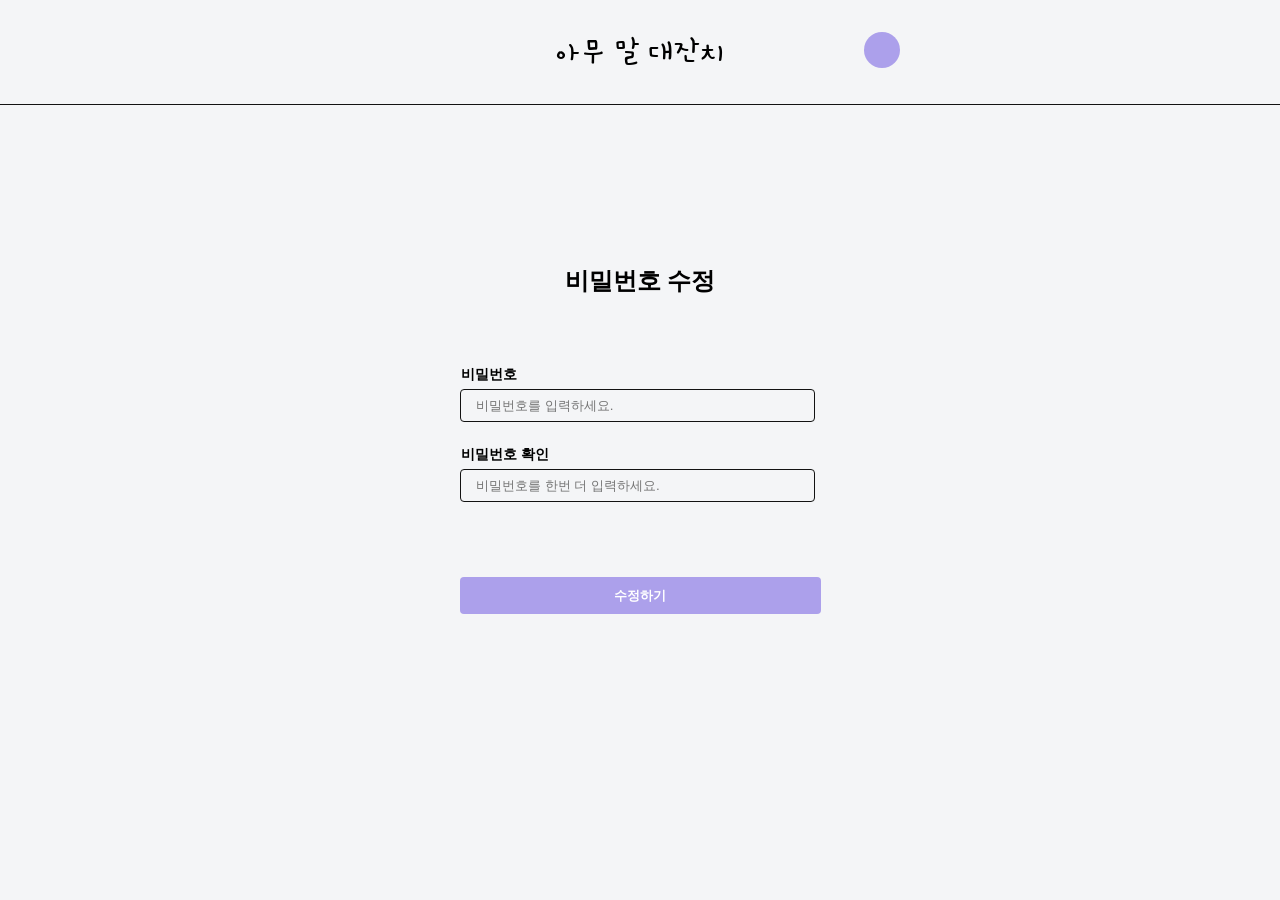
==== passwordEdit.html @ f51aa32b "feat: 모든 페이지 헤더&프로필 이미지 구조 맞추기" ====
<!DOCTYPE html>
<html lang="ko">
  <head>
    <meta charset="UTF-8" />
    <meta name="viewport" content="width=device-width, initial-scale=1.0" />
    <title>passwordEdit</title>
    <link rel="stylesheet" href="./css/passwordEdit.css" />
    <style>
      @import url("https://fonts.googleapis.com/css2?family=Chiron+Hei+HK:ital,wght@0,200..900;1,200..900&family=Dongle&family=Gamja+Flower&family=Hi+Melody&family=Nanum+Gothic&family=Noto+Sans+KR:wght@100..900&family=Oswald:wght@200..700&display=swap");
    </style>
  </head>
  <body>
    <header id="main_header">
      <p id="header_title">아무 말 대잔치</p>

      <div class="profile-menu">
        <img id="profile_img" src="./img/profile.png" alt="프로필 이미지" />
        <ul id="dropdown_menu" class="hidden">
          <li><a href="/profileEdit.html">회원정보수정</a></li>
          <li><a href="/passwordEdit.html">비밀번호수정</a></li>
          <li><a href="/login.html">로그아웃</a></li>
        </ul>
      </div>
    </header>
    <h2 id="passwordEdit_title">비밀번호 수정</h2>
    <div id="passwordEdit_container">
      <form id="passwordEdit_form">
        <p class="password_label">비밀번호</p>
        <input
          type="password"
          id="password"
          name="password"
          placeholder="비밀번호를 입력하세요."
          required
          aria-label="비밀번호"
        />
        <p class="password_helper"></p>
        <p class="passwordCheck_label">비밀번호 확인</p>
        <input
          type="password"
          id="passwordCheck"
          name="passwordCheck"
          placeholder="비밀번호를 한번 더 입력하세요."
          required
          aria-label="비밀번호확인"
        />
        <p class="passwordCheck_helper"></p>
      </form>
      <button type="submit" id="edited_button">수정하기</button>
      <div id="toast" class="hidden"></div>
    </div>
  </body>
  <script src="./js/passwordEdit.js"></script>
</html>
---- css/passwordEdit.css ----
body {
  margin: 0;
  background-color: #f4f5f7;
  font-family: "Pretendard", sans-serif;
}

/* 헤더 */
#main_header {
  width: 100%;
  height: 104px;
  background-color: #f4f5f7;
  border-bottom: 1px solid #121212;
  display: flex;
  align-items: center;
  justify-content: center;
  position: relative;
}

/* 제목은 중앙 고정 */
#header_title {
  position: absolute;
  left: 50%;
  transform: translateX(-50%);
  font-family: "Gamja Flower";
  font-size: 32px;
  font-weight: 500;
  margin: 0;
}

/* 프로필 메뉴 */
.profile-menu {
  position: absolute;
  top: 50%;
  transform: translateY(-50%);
  right: calc(50% - 260px); /* ✅ 제목 중앙에서 살짝 오른쪽 (조정 가능) */
}

/* 프로필 이미지 */
#profile_img {
  width: 36px;
  height: 36px;
  border-radius: 50%;
  cursor: pointer;
  object-fit: cover;
  transition: transform 0.2s;
  position: relative;
  z-index: 2;
}
#profile_img:hover {
  transform: scale(1);
}

/* 드롭다운 메뉴 */
#dropdown_menu {
  position: absolute;
  top: calc(100% + 10px);
  left: 10%;
  transform: translateX(-50%);
  width: 115px;
  background: #d9d9d9;
  border: 1px solid #ddd;
  box-shadow: 0 4px 10px rgba(0, 0, 0, 0.08);
  list-style: none;
  padding: 8px 0;
  margin: 0;
  z-index: 1;
}

#dropdown_menu li {
  padding: 10px 16px;
  text-align: center;
}
#dropdown_menu li:hover {
  background-color: #e9e9e9;
}
#dropdown_menu a {
  color: #333;
  text-decoration: none;
  font-size: 15px;
}

.hidden {
  display: none;
}

#passwordEdit_title {
  /* 텍스트 가운데 정렬 */
  width: 100%;
  text-align: center;
  margin-top: 160px;
  margin-bottom: 70px;
}

#passwordEdit_form {
  width: 392px;
  height: 198px;
  /* border: 1px solid #121212; */
  margin: auto;
  border-radius: 4px;
}

.passwordCheck_label {
  font-size: 14px;
  font-weight: 500;
  line-height: 100%;
  margin-bottom: 8px;
  padding-left: 17px;
  font-weight: bold;
  margin-top: 25px;
}
.password_label {
  font-size: 14px;
  font-weight: 500;
  line-height: 100%;
  margin-bottom: 8px;
  padding-left: 17px;
  font-weight: bold;
}

#passwordCheck,
#password {
  width: calc(100% - 30px);
  max-width: 355px;
  height: 33px;
  border: 1px solid #121212;
  /* margin-bottom: 16px; */
  padding: 0 15px; /* 양쪽 15px 여유 */
  margin-left: 16px;
  background-color: #f4f5f7;
  border-radius: 4px;
  box-sizing: border-box; /* padding 포함해서 너비 계산 */
}

.password_helper,
.passwordCheck_helper,
.nickname_helper {
  font-size: 12px;
  color: #ff0000;
  margin: 4px 0 8px 4px;
  padding: 0 15px; /* 양쪽 15px 여유 */
}

#edited_button {
  width: 361px;
  height: 37px;
  background-color: #aca0eb;
  display: block;
  margin: 12px auto 0;
  border: none;
  color: white;
  border-radius: 4px;
  font-weight: bold;
  cursor: pointer;
}

#signup_link {
  display: block;
  text-align: center;
  margin-top: 16px;
  color: #121212;
  text-decoration: none;
  font-size: 14px;
}

/* ===== 토스트 메시지 ===== */
#toast {
  position: fixed;
  bottom: 40px;
  left: 50%;
  transform: translateX(-50%);
  background-color: #aca0eb;
  color: #fff;
  padding: 12px 24px;
  border-radius: 20px;
  font-size: 16px;
  font-weight: 400;
  opacity: 0;
  transition: opacity 0.3s ease, bottom 0.3s ease;
  z-index: 999;
}

#toast.show {
  opacity: 1;
  bottom: 100px;
}
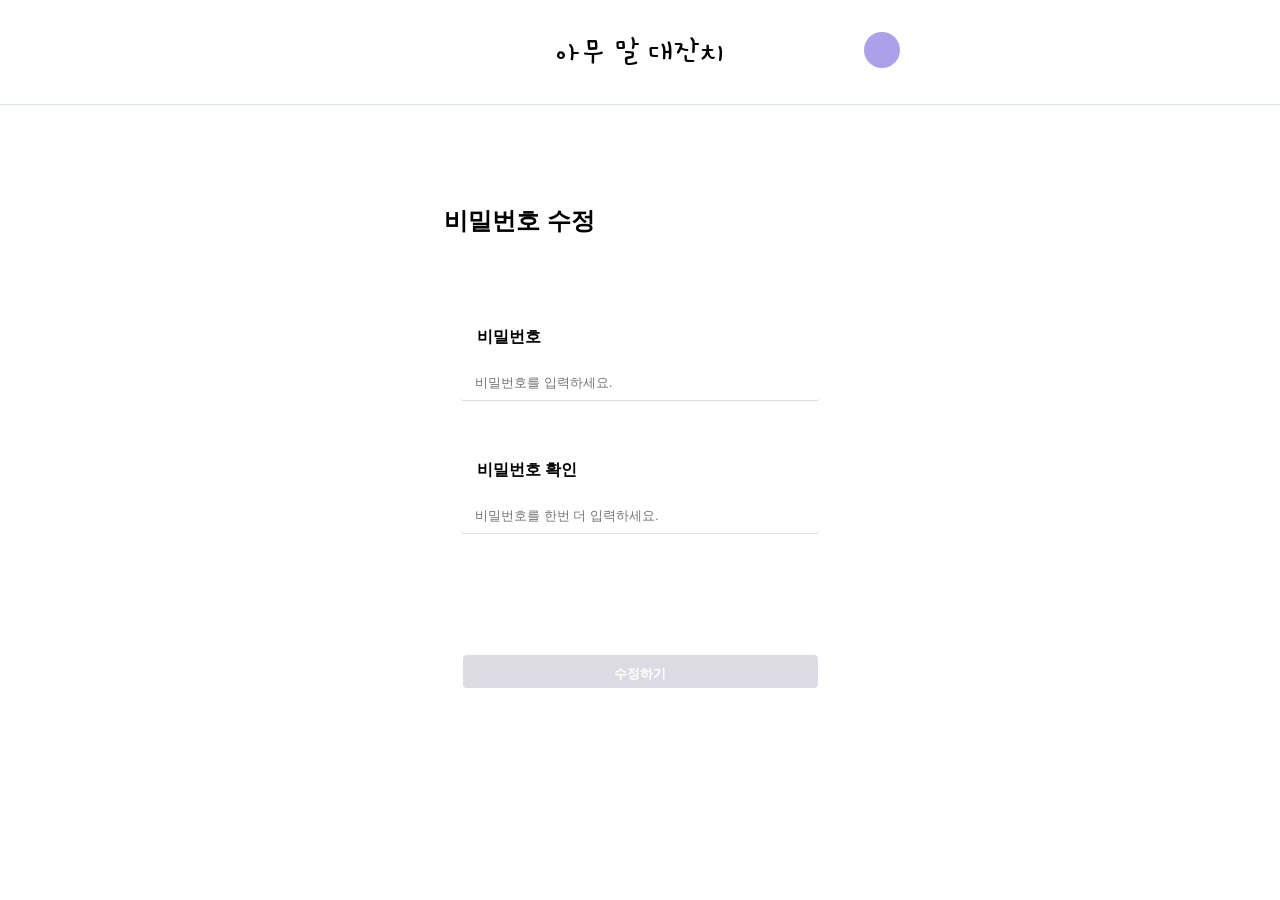
==== commit 0677f96b: "feat: 전체적인 구조 정리" ====
--- a/passwordEdit.html
+++ b/passwordEdit.html
@@ -12,6 +12,7 @@
   <body>
     <header id="main_header">
       <p id="header_title">아무 말 대잔치</p>
+      <!-- 아무말 대잔치 누르면 게시글 목록으로 이동하게 하기 -->
 
       <div class="profile-menu">
         <img id="profile_img" src="./img/profile.png" alt="프로필 이미지" />
@@ -32,6 +33,7 @@
           name="password"
           placeholder="비밀번호를 입력하세요."
           required
+          autocomplete="off"
           aria-label="비밀번호"
         />
         <p class="password_helper"></p>
@@ -42,6 +44,7 @@
           name="passwordCheck"
           placeholder="비밀번호를 한번 더 입력하세요."
           required
+          autocomplete="off"
           aria-label="비밀번호확인"
         />
         <p class="passwordCheck_helper"></p>
--- a/css/passwordEdit.css
+++ b/css/passwordEdit.css
@@ -1,6 +1,6 @@
 body {
   margin: 0;
-  background-color: #f4f5f7;
+  background-color: #ffffff;
   font-family: "Pretendard", sans-serif;
 }
 
@@ -8,8 +8,9 @@
 #main_header {
   width: 100%;
   height: 104px;
-  background-color: #f4f5f7;
-  border-bottom: 1px solid #121212;
+  background-color: #ffffff;
+  border-bottom: 1px solid rgba(75, 170, 125, 0.25);
+  box-shadow: 0 1px 3px rgba(75, 170, 125, 0.1);
   display: flex;
   align-items: center;
   justify-content: center;
@@ -25,6 +26,7 @@
   font-size: 32px;
   font-weight: 500;
   margin: 0;
+  cursor: pointer;
 }
 
 /* 프로필 메뉴 */
@@ -84,23 +86,47 @@
 }
 
 #passwordEdit_title {
-  /* 텍스트 가운데 정렬 */
+  position: relative;
+  width: 392px;
+  max-width: 92%;
+  margin: 100px auto 10px;
+  text-align: left;
+  box-sizing: border-box;
+}
+
+#passwordEdit_container {
   width: 100%;
-  text-align: center;
-  margin-top: 160px;
-  margin-bottom: 70px;
+  display: flex;
+  flex-direction: column;
+  align-items: center; /* 가로 가운데 */
+  padding: 50px 16px; /* 상단 여백 조절 */
+  box-sizing: border-box;
 }
 
 #passwordEdit_form {
   width: 392px;
-  height: 198px;
-  /* border: 1px solid #121212; */
-  margin: auto;
-  border-radius: 4px;
-}
-
+  max-width: 92%;
+  display: flex;
+  flex-direction: column;
+  align-items: stretch; /* 인풋은 폭에 맞춤 */
+  gap: 12px;
+  padding: 16px;
+  border-radius: 6px;
+  background: #fff;
+  /* box-shadow: 0 1px 4px rgba(0,0,0,0.06); */
+  box-sizing: border-box;
+}
+
+.password_label {
+  font-size: 16px;
+  font-weight: 500;
+  line-height: 100%;
+  margin-bottom: 8px;
+  padding-left: 17px;
+  font-weight: bold;
+}
 .passwordCheck_label {
-  font-size: 14px;
+  font-size: 16px;
   font-weight: 500;
   line-height: 100%;
   margin-bottom: 8px;
@@ -108,27 +134,30 @@
   font-weight: bold;
   margin-top: 25px;
 }
-.password_label {
-  font-size: 14px;
-  font-weight: 500;
-  line-height: 100%;
-  margin-bottom: 8px;
-  padding-left: 17px;
-  font-weight: bold;
-}
 
 #passwordCheck,
 #password {
-  width: calc(100% - 30px);
-  max-width: 355px;
-  height: 33px;
-  border: 1px solid #121212;
-  /* margin-bottom: 16px; */
+  width: 100%;
+  height: 36px;
+  border: none; /* ✅ 네모 테두리 제거 */
+  border-bottom: 1px solid #ddd;
+  margin: 0;
   padding: 0 15px; /* 양쪽 15px 여유 */
-  margin-left: 16px;
-  background-color: #f4f5f7;
+  background-color: #fff; /* ✅ 배경 투명 */
   border-radius: 4px;
-  box-sizing: border-box; /* padding 포함해서 너비 계산 */
+  box-sizing: border-box;
+  outline: none; /* ✅ 포커스 시 기본 파란 테두리 제거 */
+  transition: all 0.2s ease;
+}
+
+/* ✅ 포커스 시 밑줄 강조만 */
+#password:focus {
+  border-bottom: 2px solid #4baa7d;
+  background-color: transparent; /* ✅ 하늘색 제거 */
+}
+#passwordCheck:focus {
+  border-bottom: 2px solid #4baa7d;
+  background-color: transparent; /* ✅ 하늘색 제거 */
 }
 
 .password_helper,
@@ -141,16 +170,16 @@
 }
 
 #edited_button {
-  width: 361px;
-  height: 37px;
-  background-color: #aca0eb;
-  display: block;
-  margin: 12px auto 0;
+  width: 355px;
+  height: 33px;
+  background-color: #dcdbe3;
   border: none;
-  color: white;
+  color: #fff;
   border-radius: 4px;
-  font-weight: bold;
+  font-weight: 700;
   cursor: pointer;
+  margin-top: 81px;
+  padding: 10px;
 }
 
 #signup_link {
@@ -168,7 +197,7 @@
   bottom: 40px;
   left: 50%;
   transform: translateX(-50%);
-  background-color: #aca0eb;
+  background-color: #4baa7d;
   color: #fff;
   padding: 12px 24px;
   border-radius: 20px;
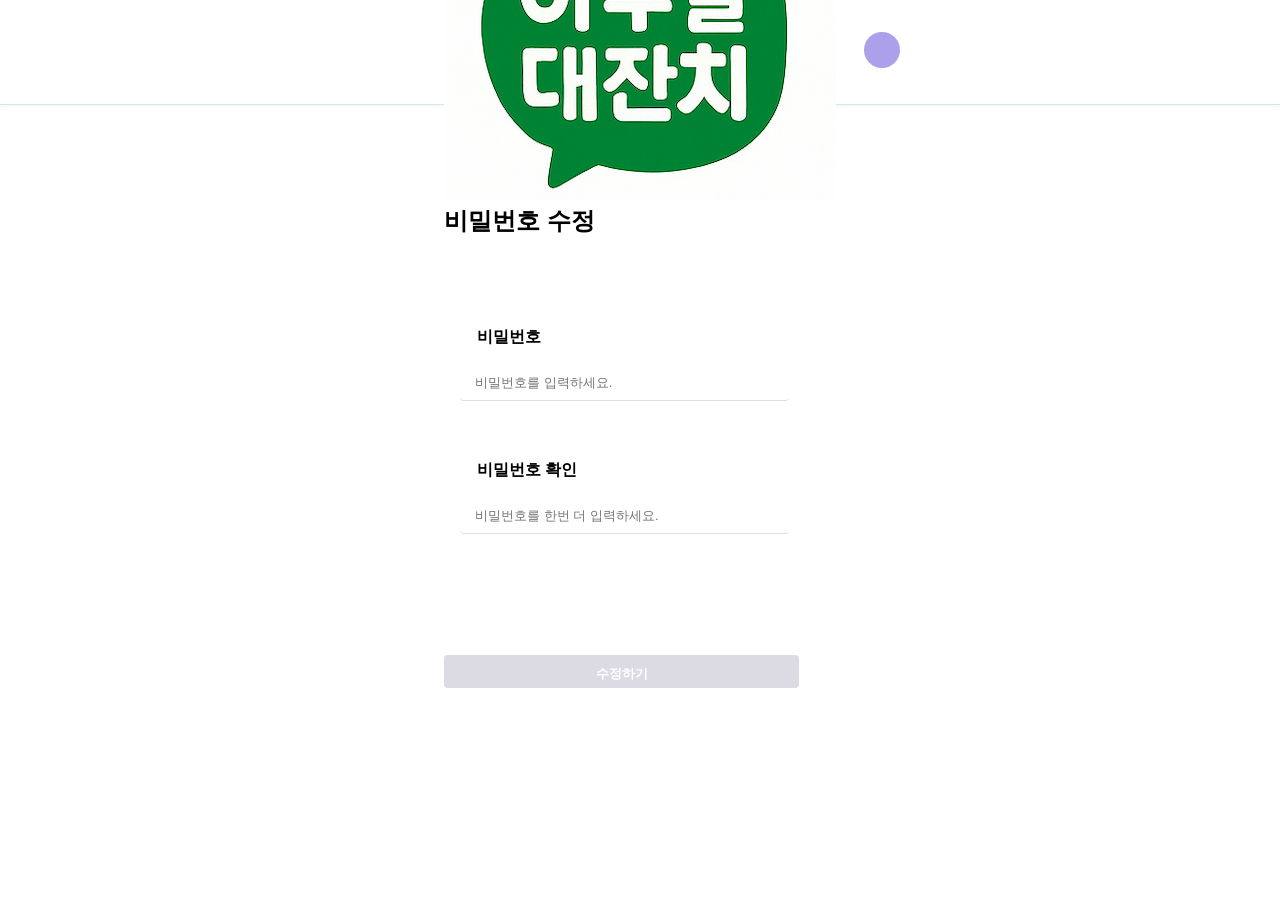
==== commit 8739d40a: "feat: header logo 추가" ====
--- a/passwordEdit.html
+++ b/passwordEdit.html
@@ -11,8 +11,9 @@
   </head>
   <body>
     <header id="main_header">
-      <p id="header_title">아무 말 대잔치</p>
-      <!-- 아무말 대잔치 누르면 게시글 목록으로 이동하게 하기 -->
+      <p id="header_title">
+        <img src="./img/logo4.png" alt="아무 말 대잔치 로고" id="header_logo" />
+      </p>
 
       <div class="profile-menu">
         <img id="profile_img" src="./img/profile.png" alt="프로필 이미지" />
@@ -48,10 +49,12 @@
           aria-label="비밀번호확인"
         />
         <p class="passwordCheck_helper"></p>
+        <button type="submit" id="edited_button">수정하기</button>
       </form>
-      <button type="submit" id="edited_button">수정하기</button>
+
       <div id="toast" class="hidden"></div>
     </div>
   </body>
-  <script src="./js/passwordEdit.js"></script>
+  <!-- <script src="./js/passwordEdit.js"></script> -->
+  <script src="./js/v-dom/passwordEdit_virtual.js"></script>
 </html>
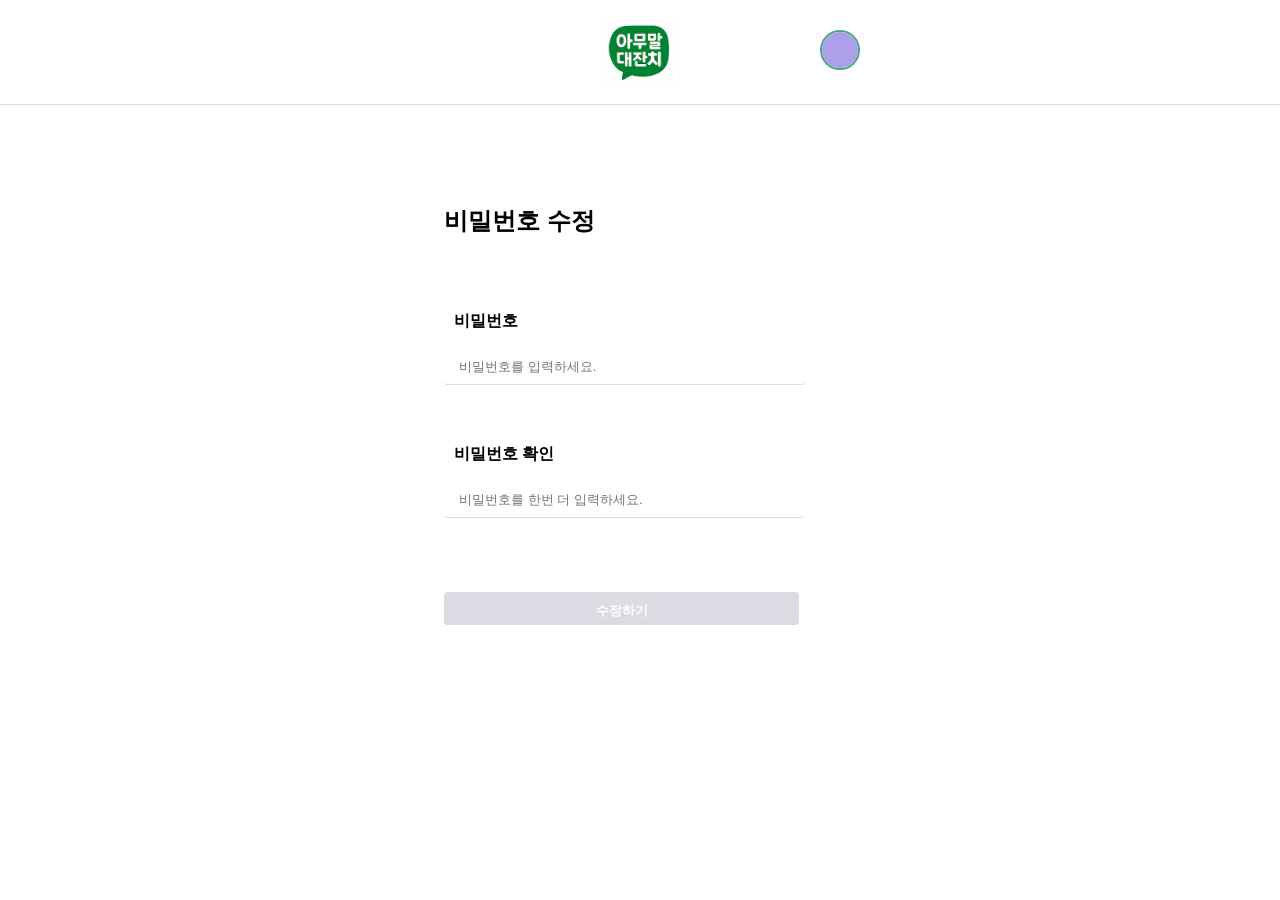
==== commit 288ce478: "fix: script type 모듈 추가" ====
--- a/passwordEdit.html
+++ b/passwordEdit.html
@@ -56,5 +56,5 @@
     </div>
   </body>
   <!-- <script src="./js/passwordEdit.js"></script> -->
-  <script src="./js/v-dom/passwordEdit_virtual.js"></script>
+  <script type="module" src="./js/v-dom/passwordEdit_virtual.js"></script>
 </html>
--- a/css/passwordEdit.css
+++ b/css/passwordEdit.css
@@ -29,12 +29,20 @@
   cursor: pointer;
 }
 
+#header_logo {
+  height: 60px; /* 원하는 크기로 조절 */
+  object-fit: contain;
+  display: block;
+  border: none;
+  outline: none;
+}
+
 /* 프로필 메뉴 */
 .profile-menu {
   position: absolute;
   top: 50%;
   transform: translateY(-50%);
-  right: calc(50% - 260px); /* ✅ 제목 중앙에서 살짝 오른쪽 (조정 가능) */
+  right: calc(50% - 220px); /* ✅ 제목 중앙에서 살짝 오른쪽 (조정 가능) */
 }
 
 /* 프로필 이미지 */
@@ -47,6 +55,7 @@
   transition: transform 0.2s;
   position: relative;
   z-index: 2;
+  border: 2px solid #4baa7d;
 }
 #profile_img:hover {
   transform: scale(1);
@@ -59,13 +68,13 @@
   left: 10%;
   transform: translateX(-50%);
   width: 115px;
-  background: #d9d9d9;
-  border: 1px solid #ddd;
+  background-color: #f9f9f9;
+  border: 1px solid #4baa7d;
+  border-radius: 8px;
   box-shadow: 0 4px 10px rgba(0, 0, 0, 0.08);
   list-style: none;
-  padding: 8px 0;
-  margin: 0;
-  z-index: 1;
+  padding: 0;
+  margin: 0;
 }
 
 #dropdown_menu li {
@@ -73,7 +82,8 @@
   text-align: center;
 }
 #dropdown_menu li:hover {
-  background-color: #e9e9e9;
+  font-size: 17px;
+  font-weight: bold;
 }
 #dropdown_menu a {
   color: #333;
@@ -110,7 +120,7 @@
   flex-direction: column;
   align-items: stretch; /* 인풋은 폭에 맞춤 */
   gap: 12px;
-  padding: 16px;
+  /* padding: 10px; */
   border-radius: 6px;
   background: #fff;
   /* box-shadow: 0 1px 4px rgba(0,0,0,0.06); */
@@ -122,7 +132,7 @@
   font-weight: 500;
   line-height: 100%;
   margin-bottom: 8px;
-  padding-left: 17px;
+  padding-left: 10px;
   font-weight: bold;
 }
 .passwordCheck_label {
@@ -130,7 +140,7 @@
   font-weight: 500;
   line-height: 100%;
   margin-bottom: 8px;
-  padding-left: 17px;
+  padding-left: 10px;
   font-weight: bold;
   margin-top: 25px;
 }
@@ -178,7 +188,7 @@
   border-radius: 4px;
   font-weight: 700;
   cursor: pointer;
-  margin-top: 81px;
+  margin-top: 50px;
   padding: 10px;
 }
 
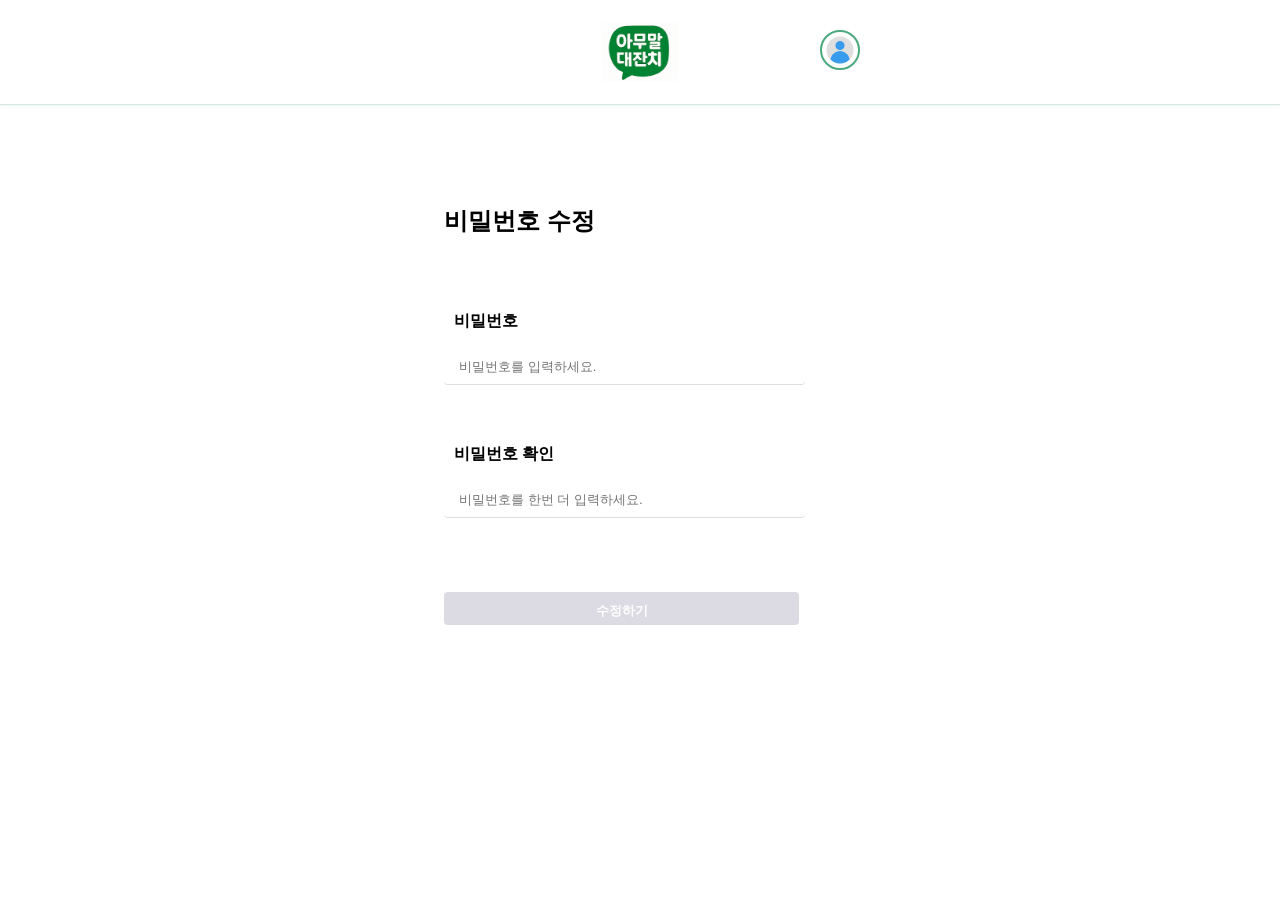
==== commit 965af572: "feat: 기본 프로필 이미지 수정" ====
--- a/passwordEdit.html
+++ b/passwordEdit.html
@@ -16,7 +16,11 @@
       </p>
 
       <div class="profile-menu">
-        <img id="profile_img" src="./img/profile.png" alt="프로필 이미지" />
+        <img
+          id="profile_img"
+          src="./img/original_profile.png"
+          alt="프로필 이미지"
+        />
         <ul id="dropdown_menu" class="hidden">
           <li><a href="/profileEdit.html">회원정보수정</a></li>
           <li><a href="/passwordEdit.html">비밀번호수정</a></li>
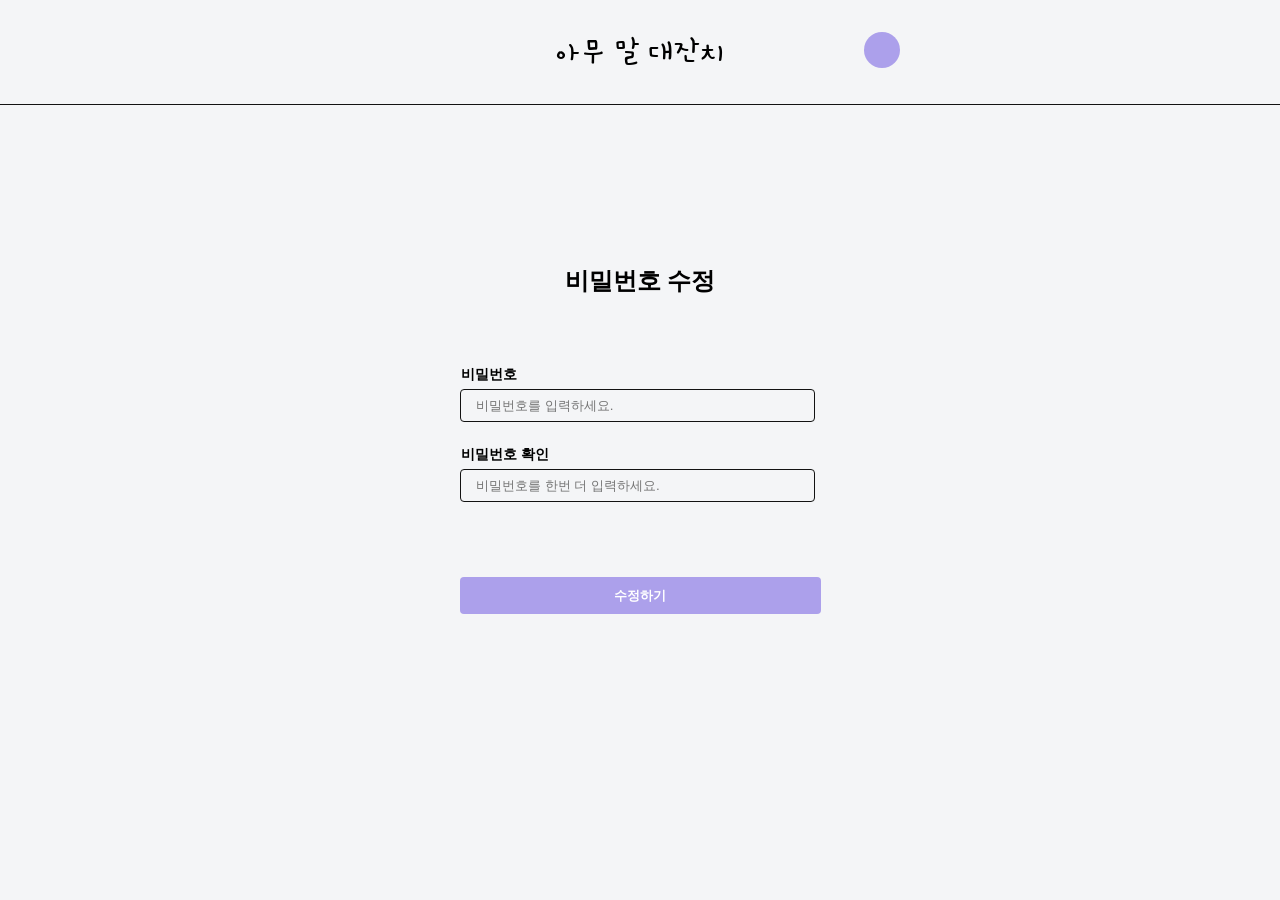
==== commit dd5869a9: "Revert "Feature/week 10"" ====
--- a/passwordEdit.html
+++ b/passwordEdit.html
@@ -11,16 +11,10 @@
   </head>
   <body>
     <header id="main_header">
-      <p id="header_title">
-        <img src="./img/logo4.png" alt="아무 말 대잔치 로고" id="header_logo" />
-      </p>
+      <p id="header_title">아무 말 대잔치</p>
 
       <div class="profile-menu">
-        <img
-          id="profile_img"
-          src="./img/original_profile.png"
-          alt="프로필 이미지"
-        />
+        <img id="profile_img" src="./img/profile.png" alt="프로필 이미지" />
         <ul id="dropdown_menu" class="hidden">
           <li><a href="/profileEdit.html">회원정보수정</a></li>
           <li><a href="/passwordEdit.html">비밀번호수정</a></li>
@@ -38,7 +32,6 @@
           name="password"
           placeholder="비밀번호를 입력하세요."
           required
-          autocomplete="off"
           aria-label="비밀번호"
         />
         <p class="password_helper"></p>
@@ -49,16 +42,13 @@
           name="passwordCheck"
           placeholder="비밀번호를 한번 더 입력하세요."
           required
-          autocomplete="off"
           aria-label="비밀번호확인"
         />
         <p class="passwordCheck_helper"></p>
-        <button type="submit" id="edited_button">수정하기</button>
       </form>
-
+      <button type="submit" id="edited_button">수정하기</button>
       <div id="toast" class="hidden"></div>
     </div>
   </body>
-  <!-- <script src="./js/passwordEdit.js"></script> -->
-  <script type="module" src="./js/v-dom/passwordEdit_virtual.js"></script>
+  <script src="./js/passwordEdit.js"></script>
 </html>
--- a/css/passwordEdit.css
+++ b/css/passwordEdit.css
@@ -1,6 +1,6 @@
 body {
   margin: 0;
-  background-color: #ffffff;
+  background-color: #f4f5f7;
   font-family: "Pretendard", sans-serif;
 }
 
@@ -8,9 +8,8 @@
 #main_header {
   width: 100%;
   height: 104px;
-  background-color: #ffffff;
-  border-bottom: 1px solid rgba(75, 170, 125, 0.25);
-  box-shadow: 0 1px 3px rgba(75, 170, 125, 0.1);
+  background-color: #f4f5f7;
+  border-bottom: 1px solid #121212;
   display: flex;
   align-items: center;
   justify-content: center;
@@ -26,15 +25,6 @@
   font-size: 32px;
   font-weight: 500;
   margin: 0;
-  cursor: pointer;
-}
-
-#header_logo {
-  height: 60px; /* 원하는 크기로 조절 */
-  object-fit: contain;
-  display: block;
-  border: none;
-  outline: none;
 }
 
 /* 프로필 메뉴 */
@@ -42,7 +32,7 @@
   position: absolute;
   top: 50%;
   transform: translateY(-50%);
-  right: calc(50% - 220px); /* ✅ 제목 중앙에서 살짝 오른쪽 (조정 가능) */
+  right: calc(50% - 260px); /* ✅ 제목 중앙에서 살짝 오른쪽 (조정 가능) */
 }
 
 /* 프로필 이미지 */
@@ -55,7 +45,6 @@
   transition: transform 0.2s;
   position: relative;
   z-index: 2;
-  border: 2px solid #4baa7d;
 }
 #profile_img:hover {
   transform: scale(1);
@@ -68,13 +57,13 @@
   left: 10%;
   transform: translateX(-50%);
   width: 115px;
-  background-color: #f9f9f9;
-  border: 1px solid #4baa7d;
-  border-radius: 8px;
+  background: #d9d9d9;
+  border: 1px solid #ddd;
   box-shadow: 0 4px 10px rgba(0, 0, 0, 0.08);
   list-style: none;
-  padding: 0;
+  padding: 8px 0;
   margin: 0;
+  z-index: 1;
 }
 
 #dropdown_menu li {
@@ -82,8 +71,7 @@
   text-align: center;
 }
 #dropdown_menu li:hover {
-  font-size: 17px;
-  font-weight: bold;
+  background-color: #e9e9e9;
 }
 #dropdown_menu a {
   color: #333;
@@ -96,78 +84,51 @@
 }
 
 #passwordEdit_title {
-  position: relative;
-  width: 392px;
-  max-width: 92%;
-  margin: 100px auto 10px;
-  text-align: left;
-  box-sizing: border-box;
-}
-
-#passwordEdit_container {
+  /* 텍스트 가운데 정렬 */
   width: 100%;
-  display: flex;
-  flex-direction: column;
-  align-items: center; /* 가로 가운데 */
-  padding: 50px 16px; /* 상단 여백 조절 */
-  box-sizing: border-box;
+  text-align: center;
+  margin-top: 160px;
+  margin-bottom: 70px;
 }
 
 #passwordEdit_form {
   width: 392px;
-  max-width: 92%;
-  display: flex;
-  flex-direction: column;
-  align-items: stretch; /* 인풋은 폭에 맞춤 */
-  gap: 12px;
-  /* padding: 10px; */
-  border-radius: 6px;
-  background: #fff;
-  /* box-shadow: 0 1px 4px rgba(0,0,0,0.06); */
-  box-sizing: border-box;
+  height: 198px;
+  /* border: 1px solid #121212; */
+  margin: auto;
+  border-radius: 4px;
 }
 
-.password_label {
-  font-size: 16px;
+.passwordCheck_label {
+  font-size: 14px;
   font-weight: 500;
   line-height: 100%;
   margin-bottom: 8px;
-  padding-left: 10px;
+  padding-left: 17px;
   font-weight: bold;
+  margin-top: 25px;
 }
-.passwordCheck_label {
-  font-size: 16px;
+.password_label {
+  font-size: 14px;
   font-weight: 500;
   line-height: 100%;
   margin-bottom: 8px;
-  padding-left: 10px;
+  padding-left: 17px;
   font-weight: bold;
-  margin-top: 25px;
 }
 
 #passwordCheck,
 #password {
-  width: 100%;
-  height: 36px;
-  border: none; /* ✅ 네모 테두리 제거 */
-  border-bottom: 1px solid #ddd;
-  margin: 0;
+  width: calc(100% - 30px);
+  max-width: 355px;
+  height: 33px;
+  border: 1px solid #121212;
+  /* margin-bottom: 16px; */
   padding: 0 15px; /* 양쪽 15px 여유 */
-  background-color: #fff; /* ✅ 배경 투명 */
+  margin-left: 16px;
+  background-color: #f4f5f7;
   border-radius: 4px;
-  box-sizing: border-box;
-  outline: none; /* ✅ 포커스 시 기본 파란 테두리 제거 */
-  transition: all 0.2s ease;
-}
-
-/* ✅ 포커스 시 밑줄 강조만 */
-#password:focus {
-  border-bottom: 2px solid #4baa7d;
-  background-color: transparent; /* ✅ 하늘색 제거 */
-}
-#passwordCheck:focus {
-  border-bottom: 2px solid #4baa7d;
-  background-color: transparent; /* ✅ 하늘색 제거 */
+  box-sizing: border-box; /* padding 포함해서 너비 계산 */
 }
 
 .password_helper,
@@ -180,16 +141,16 @@
 }
 
 #edited_button {
-  width: 355px;
-  height: 33px;
-  background-color: #dcdbe3;
+  width: 361px;
+  height: 37px;
+  background-color: #aca0eb;
+  display: block;
+  margin: 12px auto 0;
   border: none;
-  color: #fff;
+  color: white;
   border-radius: 4px;
-  font-weight: 700;
+  font-weight: bold;
   cursor: pointer;
-  margin-top: 50px;
-  padding: 10px;
 }
 
 #signup_link {
@@ -207,7 +168,7 @@
   bottom: 40px;
   left: 50%;
   transform: translateX(-50%);
-  background-color: #4baa7d;
+  background-color: #aca0eb;
   color: #fff;
   padding: 12px 24px;
   border-radius: 20px;
